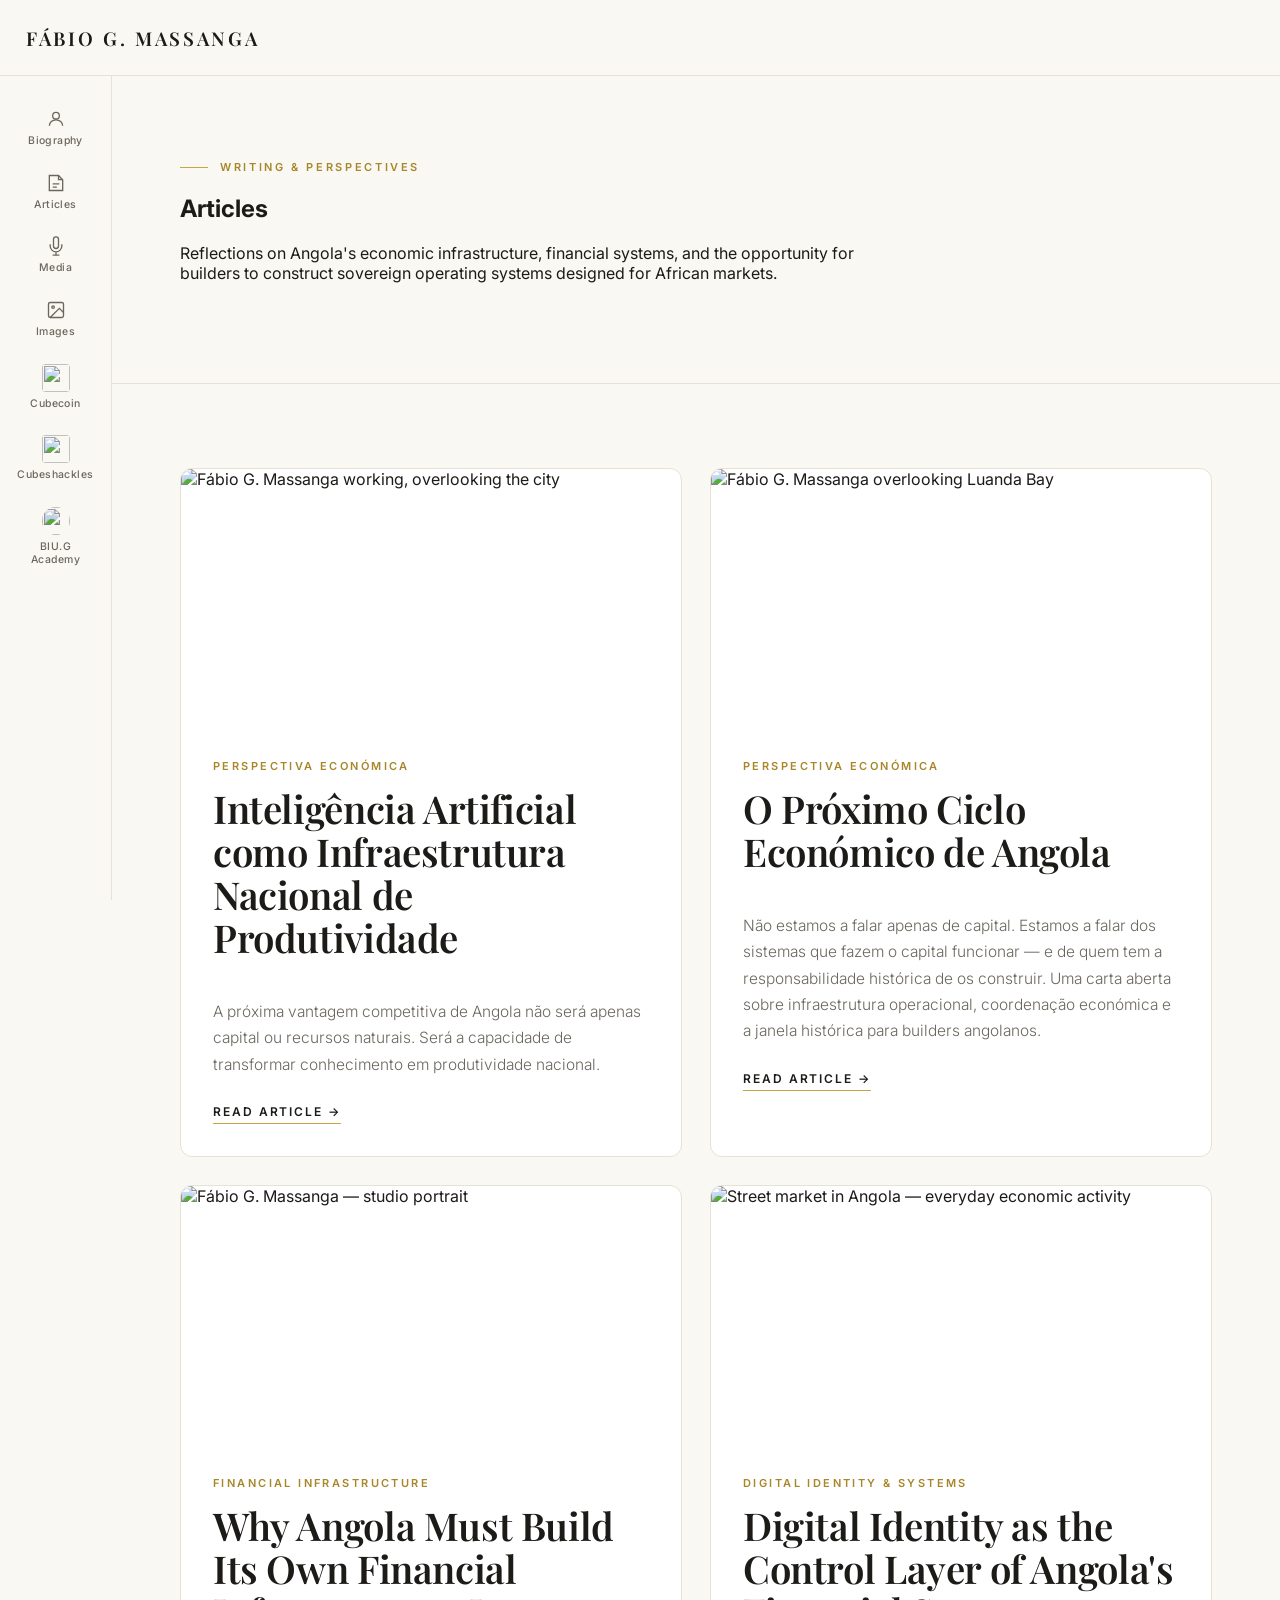
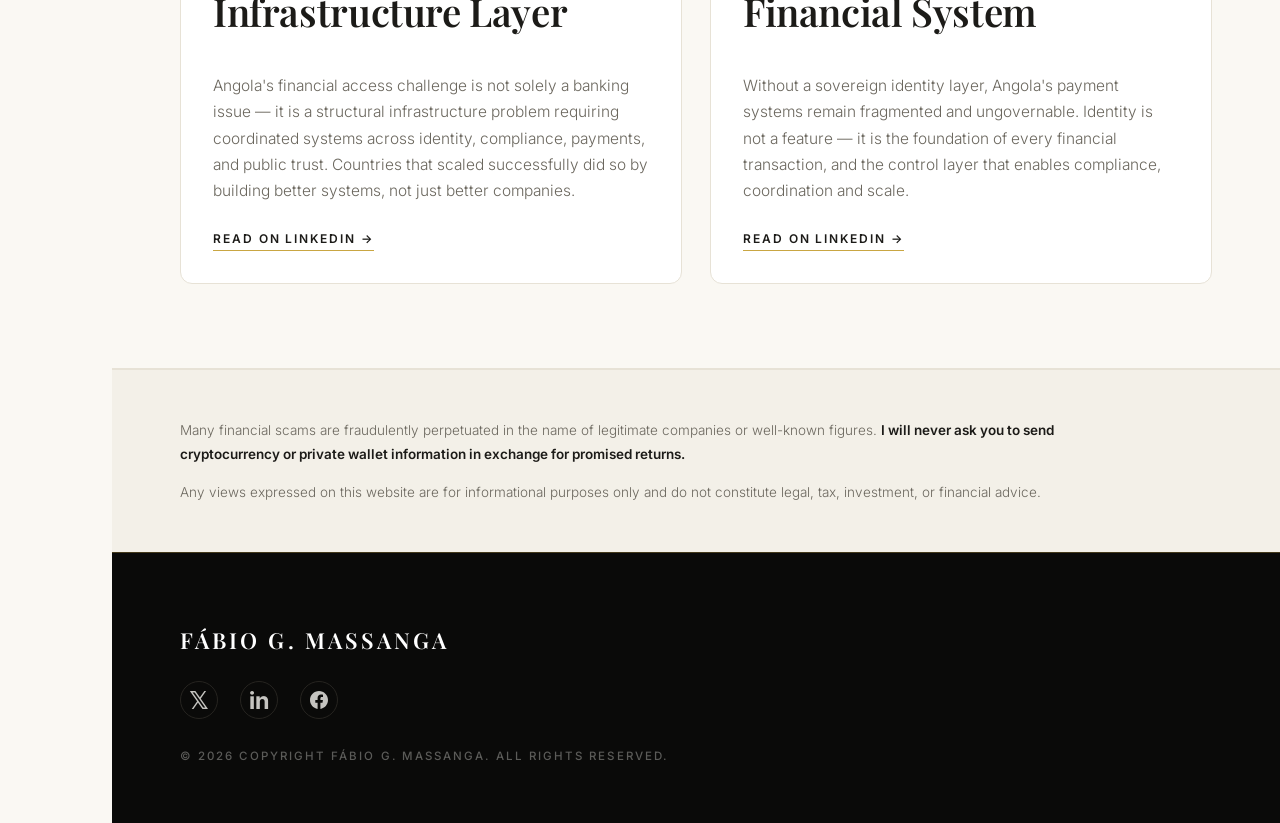
==== articles/index.html @ 11d398ef "Use the FabioArt studio headshot on the flagship article; fix heading order - Give "Why Angola Must " ====
<!DOCTYPE html>
<html lang="en" class="no-js">
<head>
  <meta charset="UTF-8" />
  <meta name="viewport" content="width=device-width, initial-scale=1.0" />

  <title>Articles — Fábio G. Massanga</title>
  <meta name="description" content="Essays by Fábio G. Massanga on Angola's economic infrastructure, digital identity, payment systems and the sovereign financial architecture African markets need." />
  <meta name="author" content="Fábio G. Massanga" />
  <meta name="robots" content="index, follow, max-image-preview:large, max-snippet:-1" />
  <link rel="canonical" href="https://fabiomassanga.com/articles/" />

  <link rel="icon" type="image/png" sizes="32x32" href="/assets/favicon-32.png" />
  <link rel="icon" type="image/png" sizes="192x192" href="/assets/favicon-192.png" />
  <link rel="apple-touch-icon" href="/assets/apple-touch-icon.png" />
  <link rel="manifest" href="/site.webmanifest" />
  <meta name="theme-color" content="#0a0a09" />

  <meta property="og:type" content="website" />
  <meta property="og:site_name" content="Fábio G. Massanga" />
  <meta property="og:locale" content="en_US" />
  <meta property="og:locale:alternate" content="pt_AO" />
  <meta property="og:url" content="https://fabiomassanga.com/articles/" />
  <meta property="og:title" content="Articles — Fábio G. Massanga" />
  <meta property="og:description" content="Essays on Angola's economic infrastructure, digital identity, payment systems and sovereign financial architecture for African markets." />
  <meta property="og:image" content="https://fabiomassanga.com/assets/og/og-articles.jpg" />
  <meta property="og:image:secure_url" content="https://fabiomassanga.com/assets/og/og-articles.jpg" />
  <meta property="og:image:width" content="1200" />
  <meta property="og:image:height" content="630" />
  <meta property="og:image:alt" content="Fábio G. Massanga overlooking the Luanda skyline" />

  <meta name="twitter:card" content="summary_large_image" />
  <meta name="twitter:site" content="@fabiogmassanga" />
  <meta name="twitter:creator" content="@fabiogmassanga" />
  <meta name="twitter:title" content="Articles — Fábio G. Massanga" />
  <meta name="twitter:description" content="Essays on Angola's economic infrastructure, digital identity and sovereign financial architecture." />
  <meta name="twitter:image" content="https://fabiomassanga.com/assets/og/og-articles.jpg" />

  <link rel="preconnect" href="https://fonts.googleapis.com" />
  <link rel="preconnect" href="https://fonts.gstatic.com" crossorigin />
  <link href="https://fonts.googleapis.com/css2?family=Inter:wght@300;400;500;600;700&family=Playfair+Display:ital,wght@0,500;0,600;0,700;1,500&display=swap" rel="stylesheet" />
  <link rel="stylesheet" href="/style.css" />

  <script type="application/ld+json">
  {
    "@context": "https://schema.org",
    "@type": "CollectionPage",
    "@id": "https://fabiomassanga.com/articles/#collection",
    "url": "https://fabiomassanga.com/articles/",
    "name": "Articles — Fábio G. Massanga",
    "description": "Essays on Angola's economic infrastructure, digital identity, payment systems and sovereign financial architecture for African markets.",
    "inLanguage": "en",
    "author": { "@type": "Person", "name": "Fábio G. Massanga", "url": "https://fabiomassanga.com/" },
    "breadcrumb": {
      "@type": "BreadcrumbList",
      "itemListElement": [
        { "@type": "ListItem", "position": 1, "name": "Home", "item": "https://fabiomassanga.com/" },
        { "@type": "ListItem", "position": 2, "name": "Articles", "item": "https://fabiomassanga.com/articles/" }
      ]
    },
    "mainEntity": {
      "@type": "ItemList",
      "itemListOrder": "https://schema.org/ItemListOrderDescending",
      "numberOfItems": 4,
      "itemListElement": [
        { "@type": "ListItem", "position": 1, "name": "Inteligência Artificial como Infraestrutura Nacional de Produtividade", "url": "https://fabiomassanga.com/angola-ia-infraestrutura/" },
        { "@type": "ListItem", "position": 2, "name": "O Próximo Ciclo Económico de Angola", "url": "https://fabiomassanga.com/articles/proximo-ciclo-economico-angola/" },
        { "@type": "ListItem", "position": 3, "name": "Why Angola Must Build Its Own Financial Infrastructure Layer", "url": "https://www.linkedin.com/pulse/why-angola-must-build-its-own-financial-layer-f%C3%A1bio-massanga-35tac" },
        { "@type": "ListItem", "position": 4, "name": "Digital Identity as the Control Layer of Angola's Financial System", "url": "https://www.linkedin.com/pulse/digital-identity-control-layer-angolas-financial-f%C3%A1bio-massanga-oihgc" }
      ]
    }
  }
  </script>
</head>

<body>
  <a class="skip-link" href="#main">Skip to content</a>

  <header class="header">
    <a class="logo" href="/">FÁBIO G. MASSANGA</a>
    <button class="mobile-menu" type="button" aria-label="Open menu" aria-expanded="false">☰</button>
  </header>

  <nav class="sidebar" aria-label="Main">
    <a class="ni" data-nav="biography" href="/biography/">
      <svg viewBox="0 0 24 24" aria-hidden="true"><circle cx="12" cy="8" r="4"/><path d="M4 20c0-4 3.6-7 8-7s8 3 8 7"/></svg>
      <span class="ni-label">Biography</span>
    </a>

    <a class="ni" data-nav="articles" href="/articles/">
      <svg viewBox="0 0 24 24" aria-hidden="true"><path d="M4 3h11l5 5v13a0 0 0 0 1 0 0H4z"/><path d="M15 3v5h5"/><path d="M8 13h8M8 17h5"/></svg>
      <span class="ni-label">Articles</span>
    </a>

    <a class="ni" data-nav="media" href="/media/">
      <svg viewBox="0 0 24 24" aria-hidden="true"><path d="M12 1a3 3 0 0 0-3 3v8a3 3 0 0 0 6 0V4a3 3 0 0 0-3-3z"/><path d="M19 10v2a7 7 0 0 1-14 0v-2M12 19v4M8 23h8"/></svg>
      <span class="ni-label">Media</span>
    </a>

    <a class="ni" data-nav="images" href="/images/">
      <svg viewBox="0 0 24 24" aria-hidden="true"><rect x="3" y="3" width="18" height="18" rx="2"/><circle cx="8.5" cy="8.5" r="1.5"/><path d="M21 15l-5-5L5 21"/></svg>
      <span class="ni-label">Images</span>
    </a>

    <a class="ni" data-nav="cubecoin" href="/cubecoin/">
      <img src="/assets/opt/nav-cubecoin.webp" alt="" width="28" height="28" class="ni-img">
      <span class="ni-label">Cubecoin</span>
    </a>

    <a class="ni" href="https://test.cubeshackles.com" target="_blank" rel="noopener">
      <img src="/assets/opt/nav-cubeshackles.webp" alt="" width="28" height="28" class="ni-img">
      <span class="ni-label">Cubeshackles</span>
    </a>

    <a class="ni" href="https://biugacademy.org" target="_blank" rel="noopener">
      <img src="/assets/opt/nav-academy.webp" alt="" width="28" height="28" class="ni-img ni-img-round">
      <span class="ni-label">BIU.G Academy</span>
    </a>
  </nav>

  <main class="page" id="main">
    <section class="section">
      <div class="sec-eyebrow">Writing &amp; Perspectives</div>
      <h1>Articles</h1>
      <p class="lead" style="max-width:70ch;margin-top:14px;">
        Reflections on Angola's economic infrastructure, financial systems, and the opportunity
        for builders to construct sovereign operating systems designed for African markets.
      </p>
    </section>

    <section class="section reveal">
      <div class="cards">

        <article class="card">
          <img src="/assets/opt/images-portrait-office.webp" alt="Fábio G. Massanga working, overlooking the city" width="900" height="678" loading="lazy" decoding="async" />
          <div class="card-body">
            <div class="eyebrow">Perspectiva Económica</div>
            <h2>Inteligência Artificial como Infraestrutura Nacional de Produtividade</h2>
            <p>
              A próxima vantagem competitiva de Angola não será apenas capital ou recursos naturais.
              Será a capacidade de transformar conhecimento em produtividade nacional.
            </p>
            <a href="/angola-ia-infraestrutura/">Read article →</a>
          </div>
        </article>

        <article class="card">
          <img src="/assets/opt/images-luanda-bay.webp" alt="Fábio G. Massanga overlooking Luanda Bay" width="1200" height="799" loading="lazy" decoding="async" />
          <div class="card-body">
            <div class="eyebrow">Perspectiva Económica</div>
            <h2>O Próximo Ciclo Económico de Angola</h2>
            <p>
              Não estamos a falar apenas de capital. Estamos a falar dos sistemas que fazem o capital
              funcionar — e de quem tem a responsabilidade histórica de os construir. Uma carta aberta
              sobre infraestrutura operacional, coordenação económica e a janela histórica para
              builders angolanos.
            </p>
            <a href="/articles/proximo-ciclo-economico-angola/">Read article →</a>
          </div>
        </article>

        <article class="card">
          <img class="img-focus-face" src="/assets/opt/headshot.webp" alt="Fábio G. Massanga — studio portrait" width="800" height="795" loading="lazy" decoding="async" />
          <div class="card-body">
            <div class="eyebrow">Financial Infrastructure</div>
            <h2>Why Angola Must Build Its Own Financial Infrastructure Layer</h2>
            <p>
              Angola's financial access challenge is not solely a banking issue — it is a structural
              infrastructure problem requiring coordinated systems across identity, compliance,
              payments, and public trust. Countries that scaled successfully did so by building
              better systems, not just better companies.
            </p>
            <a href="https://www.linkedin.com/pulse/why-angola-must-build-its-own-financial-layer-f%C3%A1bio-massanga-35tac" target="_blank" rel="noopener">Read on LinkedIn →</a>
          </div>
        </article>

        <article class="card">
          <img src="/assets/opt/article-digital-identity.webp" alt="Street market in Angola — everyday economic activity" width="900" height="599" loading="lazy" decoding="async" />
          <div class="card-body">
            <div class="eyebrow">Digital Identity &amp; Systems</div>
            <h2>Digital Identity as the Control Layer of Angola's Financial System</h2>
            <p>
              Without a sovereign identity layer, Angola's payment systems remain fragmented and
              ungovernable. Identity is not a feature — it is the foundation of every financial
              transaction, and the control layer that enables compliance, coordination and scale.
            </p>
            <a href="https://www.linkedin.com/pulse/digital-identity-control-layer-angolas-financial-f%C3%A1bio-massanga-oihgc" target="_blank" rel="noopener">Read on LinkedIn →</a>
          </div>
        </article>

      </div>
    </section>
  </main>

  <section class="disclaimer">
    <p>
      Many financial scams are fraudulently perpetuated in the name of legitimate companies or well-known figures.
      <strong>I will never ask you to send cryptocurrency or private wallet information in exchange for promised returns.</strong>
    </p>
    <p>
      Any views expressed on this website are for informational purposes only and do not constitute legal, tax, investment, or financial advice.
    </p>
  </section>

  <footer class="footer">
    <a class="footer-name" href="/">FÁBIO G. MASSANGA</a>

    <div class="footer-socials">
      <a href="https://x.com/fabiogmassanga?s=21" target="_blank" rel="noopener" aria-label="X (Twitter)">𝕏</a>
      <a href="https://www.linkedin.com/in/fabiomassanga" target="_blank" rel="noopener" aria-label="LinkedIn">in</a>
      <a href="https://www.facebook.com/share/14a3Jj6rRoU/?mibextid=wwXIfr" target="_blank" rel="noopener" aria-label="Facebook"><svg viewBox="0 0 24 24" aria-hidden="true"><path d="M24 12.073c0-6.627-5.373-12-12-12s-12 5.373-12 12c0 5.99 4.388 10.954 10.125 11.854v-8.385H7.078v-3.47h3.047V9.43c0-3.007 1.792-4.669 4.533-4.669 1.312 0 2.686.235 2.686.235v2.953H15.83c-1.491 0-1.956.925-1.956 1.874v2.25h3.328l-.532 3.47h-2.796v8.385C19.612 23.027 24 18.062 24 12.073z"/></svg></a>
    </div>

    <div class="copyright">
      © <span data-year>2026</span> COPYRIGHT FÁBIO G. MASSANGA. ALL RIGHTS RESERVED.
    </div>
  </footer>

  <script src="/site.js" defer></script>
</body>
</html>
---- style.css ----
/* ============================================================
   FÁBIO G. MASSANGA — DESIGN SYSTEM
   Refined dark + gold · editorial · institutional
   Type: Playfair Display (display) · Inter (text)
   ============================================================ */

:root {
  --gold: #c9a642;
  --gold-deep: #a8862a;
  --gold-soft: #e6cf8a;
  --black: #0a0a09;
  --ink: #1c1b18;
  --muted: #6b675e;
  --faint: #98937f;
  --line: #e7e2d6;
  --line-dark: #262420;
  --paper: #faf8f3;
  --paper-2: #f3f0e8;
  --serif: 'Playfair Display', Georgia, 'Times New Roman', serif;
  --sans: 'Inter', system-ui, sans-serif;
  --sidebar: 112px;
  --header: 76px;
  --pad-x: 68px;
  --ease: cubic-bezier(.22, .61, .36, 1);
}

* { box-sizing: border-box; }

html { scroll-behavior: smooth; }

body {
  margin: 0;
  font-family: var(--sans);
  color: var(--ink);
  background: var(--paper);
  -webkit-font-smoothing: antialiased;
  text-rendering: optimizeLegibility;
}

::selection { background: rgba(201, 166, 66, .28); }

/* ---------- Header ---------- */

.header {
  position: fixed;
  top: 0; left: 0; right: 0;
  height: var(--header);
  z-index: 50;
  background: rgba(250, 248, 243, .86);
  backdrop-filter: blur(14px);
  -webkit-backdrop-filter: blur(14px);
  border-bottom: 1px solid var(--line);
  display: flex;
  align-items: center;
  padding: 0 26px;
}

.logo {
  color: var(--ink);
  text-decoration: none;
  font-family: var(--serif);
  font-size: 19px;
  font-weight: 600;
  letter-spacing: .14em;
  text-transform: uppercase;
  transition: color .2s var(--ease);
}

.logo:hover { color: var(--gold-deep); }

/* ---------- Sidebar ---------- */

.sidebar {
  position: fixed;
  top: var(--header); left: 0; bottom: 0;
  width: var(--sidebar);
  z-index: 40;
  background: var(--paper);
  border-right: 1px solid var(--line);
  display: flex;
  flex-direction: column;
  align-items: center;
  padding-top: 22px;
  gap: 4px;
  overflow-y: auto;
}

.ni {
  position: relative;
  display: flex;
  flex-direction: column;
  align-items: center;
  gap: 5px;
  width: 90px;
  padding: 11px 6px 10px;
  border-radius: 9px;
  text-decoration: none;
  color: var(--muted);
  transition: background .2s var(--ease), color .2s var(--ease);
  cursor: pointer;
}

.ni:hover { background: var(--paper-2); color: var(--ink); }

.ni.active { color: var(--ink); background: var(--paper-2); }

.ni.active::before {
  content: "";
  position: absolute;
  left: -11px; top: 12px; bottom: 12px;
  width: 2px;
  background: var(--gold);
  border-radius: 2px;
}

.ni svg {
  width: 20px; height: 20px;
  stroke: currentColor;
  fill: none;
  stroke-width: 1.6;
}

.ni-label {
  font-size: 10.5px;
  font-weight: 500;
  letter-spacing: .04em;
  text-align: center;
  line-height: 1.3;
}

.ni-img { width: 28px; height: 28px; border-radius: 4px; object-fit: contain; }

.ni-img-round { border-radius: 50%; object-fit: cover; mix-blend-mode: multiply; }

.page { margin-left: var(--sidebar); padding-top: var(--header); }

/* ---------- Hero ---------- */

.hero {
  position: relative;
  min-height: 580px;
  background:
    radial-gradient(720px 420px at 86% 78%, rgba(201, 166, 66, .17), transparent 68%),
    linear-gradient(150deg, #171614 0%, var(--black) 62%);
  color: #fff;
  display: grid;
  grid-template-columns: 1.15fr 1fr;
  gap: 56px;
  align-items: stretch;
  padding: 76px var(--pad-x) 72px;
  overflow: hidden;
}

.hero::after {
  content: "";
  position: absolute;
  left: 0; right: 0; bottom: 0;
  height: 1px;
  background: linear-gradient(90deg, transparent, rgba(201, 166, 66, .55), transparent);
}

.hero-copy { max-width: 760px; position: relative; z-index: 2; }

.hero h1 {
  margin: 0 0 26px;
  font-family: var(--serif);
  font-size: clamp(42px, 4.6vw, 62px);
  font-weight: 600;
  line-height: 1.06;
  letter-spacing: -0.015em;
}

.hero p {
  margin: 0 0 17px;
  color: rgba(250, 248, 243, .74);
  font-size: 16.5px;
  line-height: 1.75;
  font-weight: 300;
}

.hero p.lead {
  font-size: 19px;
  color: rgba(250, 248, 243, .9);
  font-weight: 400;
  line-height: 1.7;
}

.hero-media {
  width: 100%;
  max-width: 560px;
  justify-self: end;
  align-self: stretch;
  position: relative;
  z-index: 2;
}

.hero-media::before {
  content: "";
  position: absolute;
  inset: 18px -14px -14px 18px;
  border: 1px solid rgba(201, 166, 66, .4);
  border-radius: 10px;
  pointer-events: none;
}

.hero-media img {
  width: 100%;
  height: 100%;
  min-height: 460px;
  object-fit: cover;
  object-position: 62% 51%;
  border: 1px solid rgba(201, 166, 66, .75);
  border-radius: 10px;
  display: block;
  box-shadow: 0 28px 60px rgba(0, 0, 0, .45);
}

@media (min-width: 1200px) {
  .hero-media img { min-height: 500px; }
}

/* ---------- Sections ---------- */

.section,
.home-sec {
  padding: 84px var(--pad-x);
  border-bottom: 1px solid var(--line);
  background: var(--paper);
  max-width: 100%;
}

.home-sec__eyebrow,
.sec-eyebrow {
  font-size: 11px;
  font-weight: 600;
  letter-spacing: .24em;
  text-transform: uppercase;
  color: var(--gold-deep);
  margin-bottom: 14px;
  display: flex;
  align-items: center;
  gap: 12px;
}

.home-sec__eyebrow::before,
.sec-eyebrow::before {
  content: "";
  width: 28px; height: 1px;
  background: var(--gold);
}

.section h2,
.home-sec__title,
.home-ventures__title {
  margin: 0 0 18px;
  font-family: var(--serif);
  font-size: clamp(30px, 3vw, 40px);
  font-weight: 600;
  color: var(--ink);
  letter-spacing: -0.01em;
  line-height: 1.12;
}

.home-sec__intro {
  margin: 0 0 44px;
  font-size: 16px;
  line-height: 1.75;
  color: var(--muted);
  font-weight: 300;
  max-width: 680px;
}

.section h2 { margin-bottom: 40px; }

.home-ventures__title { margin-bottom: 36px; }

/* ---------- Article cards ---------- */

.cards {
  display: grid;
  grid-template-columns: repeat(2, minmax(0, 1fr));
  gap: 28px;
  max-width: 100%;
}

.card {
  border: 1px solid var(--line);
  border-radius: 12px;
  overflow: hidden;
  background: #fff;
  transition: transform .35s var(--ease), box-shadow .35s var(--ease), border-color .35s var(--ease);
}

.card:hover {
  transform: translateY(-4px);
  border-color: #dcd3ba;
  box-shadow: 0 22px 44px rgba(28, 27, 24, .09);
}

.card > img {
  width: 100%;
  height: 260px;
  object-fit: cover;
  display: block;
  transition: transform .6s var(--ease);
}

.card:hover > img { transform: scale(1.025); }

/* The card image is a fixed 260px cover crop — a wide band. On a square or
   taller portrait a centred crop lands below the eyes, so bias the focal
   point upward toward the face. */
.card > img.img-focus-face { object-position: 50% 30%; }

.card-body { padding: 30px 32px 32px; }

.eyebrow {
  color: var(--gold-deep);
  font-size: 11px;
  font-weight: 600;
  letter-spacing: .22em;
  text-transform: uppercase;
  margin-bottom: 14px;
}

.card h3 {
  margin: 0 0 14px;
  font-family: var(--serif);
  font-size: 23px;
  font-weight: 600;
  line-height: 1.28;
  letter-spacing: -0.005em;
}

.card p {
  margin: 0 0 22px;
  color: var(--muted);
  font-size: 15.5px;
  line-height: 1.7;
  font-weight: 300;
}

.card a {
  color: var(--ink);
  font-size: 12px;
  font-weight: 600;
  letter-spacing: .16em;
  text-decoration: none;
  text-transform: uppercase;
  display: inline-flex;
  align-items: center;
  gap: 8px;
  padding-bottom: 4px;
  border-bottom: 1px solid var(--gold);
  transition: color .2s var(--ease), gap .2s var(--ease);
}

.card a:hover { color: var(--gold-deep); gap: 12px; }

/* ---------- Regulator reference ---------- */

.reg-ref-grid {
  display: grid;
  grid-template-columns: repeat(5, minmax(0, 1fr));
  gap: 16px;
  max-width: 100%;
}

.reg-card {
  display: flex;
  flex-direction: column;
  text-decoration: none;
  color: inherit;
  border: 1px solid var(--line);
  border-radius: 10px;
  padding: 26px 22px 22px;
  background: #fff;
  transition: transform .3s var(--ease), border-color .3s var(--ease), box-shadow .3s var(--ease);
  min-width: 0;
}

.reg-card:hover {
  transform: translateY(-3px);
  border-color: var(--gold);
  box-shadow: 0 14px 32px rgba(168, 134, 42, .12);
}

.reg-card__badge {
  width: 46px; height: 46px;
  border-radius: 9px;
  display: flex;
  align-items: center;
  justify-content: center;
  margin-bottom: 16px;
  flex-shrink: 0;
  overflow: hidden;
  background: #fff;
  border: 1px solid var(--line);
}

.reg-card__badge img { width: 100%; height: 100%; object-fit: cover; display: block; }

.reg-card__badge--bna img,
.reg-card__badge--agt img,
.reg-card__badge--minfin img { width: 108%; height: 108%; object-fit: contain; }

.reg-card__badge--arseg img { object-fit: contain; padding: 1px; }

.reg-card__name {
  font-size: 13.5px;
  font-weight: 600;
  color: var(--ink);
  margin-bottom: 7px;
  line-height: 1.35;
}

.reg-card__desc {
  font-size: 12.5px;
  color: var(--faint);
  font-weight: 300;
  line-height: 1.55;
  flex: 1;
}

.reg-card__link {
  margin-top: 16px;
  font-size: 11px;
  font-weight: 600;
  color: var(--gold-deep);
  letter-spacing: .08em;
  display: flex;
  align-items: center;
  gap: 5px;
  text-transform: uppercase;
}

/* ---------- Ventures ---------- */

.vc-grid {
  display: grid;
  grid-template-columns: repeat(2, minmax(0, 1fr));
  gap: 18px;
  max-width: 100%;
}

.vc {
  position: relative;
  display: block;
  text-decoration: none;
  color: rgba(250, 248, 243, .72);
  background: linear-gradient(160deg, #191815 0%, var(--black) 100%);
  border: 1px solid var(--line-dark);
  border-radius: 12px;
  padding: 30px 28px 28px;
  transition: transform .3s var(--ease), border-color .3s var(--ease), box-shadow .3s var(--ease);
  min-width: 0;
  overflow: hidden;
}

.vc::before {
  content: "";
  position: absolute;
  top: 0; left: 28px; right: 28px;
  height: 1px;
  background: linear-gradient(90deg, transparent, rgba(201, 166, 66, .0), transparent);
  transition: background .3s var(--ease);
}

.vc:hover {
  transform: translateY(-3px);
  border-color: rgba(201, 166, 66, .45);
  box-shadow: 0 18px 40px rgba(0, 0, 0, .35);
}

.vc:hover::before {
  background: linear-gradient(90deg, transparent, rgba(201, 166, 66, .7), transparent);
}

.vc-top {
  display: flex;
  align-items: center;
  justify-content: space-between;
  gap: 12px;
  margin-bottom: 16px;
}

.vc-top-left { display: flex; align-items: center; gap: 11px; min-width: 0; }

.vc-dot {
  width: 9px; height: 9px;
  border-radius: 50%;
  flex-shrink: 0;
  box-shadow: 0 0 10px rgba(201, 166, 66, .35);
}

.vc-icon {
  width: 9px;
  height: 9px;
  border-radius: 50%;
  flex-shrink: 0;
  object-fit: cover;
  display: block;
  box-shadow: 0 0 10px rgba(74, 144, 217, .35);
}

.vc-name {
  font-family: var(--serif);
  font-size: 20px;
  font-weight: 600;
  color: #fff;
  letter-spacing: 0;
}

.vc-external {
  font-size: 14px;
  color: rgba(250, 248, 243, .38);
  line-height: 1;
  flex-shrink: 0;
  transition: color .2s var(--ease), transform .2s var(--ease);
}

.vc:hover .vc-external { color: var(--gold-soft); transform: translate(2px, -2px); }

.vc p {
  margin: 0;
  font-size: 14px;
  line-height: 1.7;
  color: rgba(250, 248, 243, .62);
  font-weight: 300;
}

/* ---------- Disclaimer ---------- */

.disclaimer {
  margin-left: var(--sidebar);
  padding: 48px var(--pad-x);
  background: var(--paper-2);
  border-top: 1px solid var(--line);
}

.disclaimer p {
  margin: 0 0 14px;
  font-size: 13.5px;
  line-height: 1.8;
  color: var(--muted);
  font-weight: 300;
  max-width: 920px;
}

.disclaimer p:last-child { margin-bottom: 0; }

.disclaimer strong { font-weight: 600; color: var(--ink); }

/* ---------- Footer ---------- */

.footer {
  margin-left: var(--sidebar);
  padding: 72px var(--pad-x) 60px;
  background: var(--black);
  border-top: 1px solid rgba(201, 166, 66, .3);
}

.footer-name {
  font-family: var(--serif);
  font-size: 22px;
  font-weight: 600;
  letter-spacing: .14em;
  text-transform: uppercase;
  margin-bottom: 26px;
  color: #fff;
  text-decoration: none;
  display: inline-block;
  transition: color .2s var(--ease);
}

.footer-name:hover { color: var(--gold-soft); }

.footer-socials { display: flex; gap: 22px; margin-bottom: 30px; }

.footer-socials a {
  width: 38px; height: 38px;
  display: flex;
  align-items: center;
  justify-content: center;
  color: rgba(250, 248, 243, .78);
  font-size: 24px;
  font-weight: 700;
  text-decoration: none;
  border: 1px solid var(--line-dark);
  border-radius: 50%;
  transition: color .2s var(--ease), border-color .2s var(--ease), transform .2s var(--ease);
}

.footer-socials a:hover {
  color: var(--gold-soft);
  border-color: rgba(201, 166, 66, .55);
  transform: translateY(-2px);
}

.footer-socials svg { width: 18px; height: 18px; fill: currentColor; }

.copyright {
  color: rgba(250, 248, 243, .34);
  font-size: 11.5px;
  font-weight: 500;
  letter-spacing: .18em;
  text-transform: uppercase;
}

/* ---------- Reveal on scroll ---------- */

.reveal {
  opacity: 0;
  transform: translateY(22px);
  transition: opacity .8s var(--ease), transform .8s var(--ease);
}

.reveal.in { opacity: 1; transform: none; }

@media (prefers-reduced-motion: reduce) {
  html { scroll-behavior: auto; }
  .reveal { opacity: 1; transform: none; transition: none; }
  *, *::before, *::after { animation-duration: .01ms !important; animation-iteration-count: 1 !important; }
}

/* ---------- Responsive ---------- */

@media (max-width: 1200px) {
  .reg-ref-grid { grid-template-columns: repeat(3, minmax(0, 1fr)); }
}

@media (min-width: 901px) and (max-width: 1200px) {
  .vc-grid { grid-template-columns: repeat(2, minmax(0, 1fr)); }
}

@media (min-width: 901px) {
  .mobile-menu { display: none; }
}

@media (max-width: 900px) {
  :root { --sidebar: 0px; --header: 82px; --pad-x: 28px; }

  html, body { overflow-x: hidden; width: 100%; max-width: 100%; }

  .header { height: var(--header); padding: 0 26px; }

  .page { max-width: 100%; overflow-x: hidden; }

  .mobile-menu {
    display: inline-flex;
    align-items: center;
    justify-content: center;
    background: transparent;
    border: 0;
    color: var(--ink);
    cursor: pointer;
    padding: 4px 8px;
    font-size: 28px;
    line-height: 1;
    margin-left: auto;
  }

  .sidebar {
    display: flex;
    width: 112px;
    max-width: 112px;
    z-index: 60;
    transform: translateX(-100%);
    transition: transform .28s var(--ease);
    box-shadow: 8px 0 24px rgba(0, 0, 0, .08);
  }

  .sidebar.open { transform: translateX(0); }

  body.menu-open::before {
    content: "";
    position: fixed;
    inset: 0;
    background: rgba(10, 10, 9, .45);
    z-index: 55;
  }

  body.menu-open { overflow: hidden; }

  .page, .footer, .disclaimer { margin-left: 0; }

  .hero {
    grid-template-columns: 1fr;
    padding: 52px var(--pad-x) 56px;
    min-height: auto;
    gap: 40px;
  }

  .hero-copy, .hero-media { min-width: 0; }

  .hero-media { max-width: 100%; }

  .hero-media::before { inset: 14px -10px -10px 14px; }

  .hero-media img { min-height: 320px; object-position: 62% 49%; }

  .hero p.lead { font-size: 17.5px; }

  .cards { grid-template-columns: 1fr; }

  .section, .home-sec { padding: 56px var(--pad-x); }

  .disclaimer { padding: 36px var(--pad-x); }

  .footer { padding: 52px var(--pad-x) 44px; }

  .reg-ref-grid { grid-template-columns: 1fr; gap: 12px; }

  .vc-grid { grid-template-columns: 1fr; gap: 14px; }
}

/* ============================================================
   CUBECOIN PAGE
   ============================================================ */

.coin-hero {
  position: relative;
  min-height: 300px;
  padding: 72px var(--pad-x) 64px;
  color: #fff;
  background:
    radial-gradient(circle at 82% 40%, rgba(201, 166, 66, .16), transparent 46%),
    linear-gradient(120deg, var(--black) 0%, #12110e 58%, #0d0c0a 100%);
  border-bottom: 1px solid var(--line);
  display: grid;
  grid-template-columns: 1fr auto;
  gap: 40px;
  align-items: center;
  overflow: hidden;
}

.coin-hero::before {
  content: "";
  position: absolute;
  inset: 0;
  background:
    repeating-linear-gradient(90deg, rgba(201, 166, 66, .1) 0 1px, transparent 1px 56px),
    repeating-linear-gradient(0deg, rgba(201, 166, 66, .08) 0 1px, transparent 1px 56px);
  opacity: .3;
  mask-image: radial-gradient(110% 110% at 92% 50%, rgba(0,0,0,.92) 0%, rgba(0,0,0,.58) 52%, rgba(0,0,0,.12) 85%, transparent 100%);
  pointer-events: none;
}

.coin-hero::after {
  content: "";
  position: absolute;
  left: 0; right: 0; bottom: 0;
  height: 1px;
  background: linear-gradient(90deg, transparent, rgba(201, 166, 66, .55), transparent);
}

.coin-hero h1 {
  margin: 0 0 24px;
  font-family: var(--serif);
  font-size: clamp(44px, 4.6vw, 60px);
  line-height: 1.05;
  color: #fff;
  font-weight: 600;
  letter-spacing: -0.01em;
}

.coin-hero-copy { position: relative; z-index: 2; }

.coin-hero p {
  max-width: 820px;
  margin: 0;
  font-size: 18px;
  line-height: 1.72;
  color: rgba(250, 248, 243, .84);
  font-family: var(--serif);
  font-weight: 400;
  font-style: italic;
}

.coin-hero-attribution {
  font-size: 14px;
  font-family: var(--sans);
  font-weight: 600;
  font-style: normal;
  letter-spacing: .1em;
  text-transform: uppercase;
  color: var(--gold-soft);
}

.coin-hero-emblem {
  justify-self: end;
  margin-right: 20px;
  width: 320px;
  height: 220px;
  display: flex;
  align-items: center;
  justify-content: center;
  position: relative;
  z-index: 3;
}

.coin-hero-glow {
  position: absolute;
  width: 280px; height: 280px;
  border-radius: 50%;
  background: radial-gradient(circle, rgba(201, 166, 66, .45) 0%, rgba(201, 166, 66, .18) 40%, rgba(201, 166, 66, 0) 75%);
  animation: coinGlow 2.8s ease-in-out infinite;
}

.coin-lightning {
  position: absolute;
  inset: -8px;
  width: calc(100% + 16px);
  height: calc(100% + 16px);
  z-index: 2;
  pointer-events: none;
}

.coin-hero-ring {
  width: 220px; height: 220px;
  border-radius: 50%;
  display: flex;
  align-items: center;
  justify-content: center;
  border: 1.5px solid rgba(201, 166, 66, .95);
  box-shadow:
    0 0 0 0 rgba(201, 166, 66, .42),
    0 0 20px rgba(201, 166, 66, .45),
    inset 0 0 16px rgba(201, 166, 66, .2);
  animation: coinPulse 2.2s ease-in-out infinite;
  position: relative;
  z-index: 4;
}

.coin-hero-ring img {
  width: 165px; height: 165px;
  border-radius: 50%;
  object-fit: cover;
  filter: drop-shadow(0 0 14px rgba(201, 166, 66, .64));
  animation: coinBob 3s ease-in-out infinite;
}

.coin-particles { position: absolute; inset: 0; pointer-events: none; }

.coin-particle {
  position: absolute;
  bottom: 8px;
  border: 1.5px solid rgba(201, 166, 66, .78);
  opacity: .72;
  animation: particleFloat var(--dur) linear infinite;
  animation-delay: var(--delay);
}

.coin-particle.cube {
  width: var(--size); height: var(--size);
  transform: rotate(var(--rot));
  box-shadow: 0 0 10px rgba(201, 166, 66, .2);
}

.coin-particle.shackle {
  width: calc(var(--size) + 5px);
  height: calc(var(--size) * .62);
  border-radius: 999px;
  transform: rotate(var(--rot));
}

.p1  { left: 18px;  --size: 13px; --dur: 6.8s; --delay: .2s; --rot: 8deg; }
.p2  { left: 40px;  --size: 12px; --dur: 7.6s; --delay: .8s; --rot: -12deg; }
.p3  { left: 62px;  --size: 10px; --dur: 6.1s; --delay: 1.1s; --rot: 18deg; }
.p4  { left: 84px;  --size: 11px; --dur: 8.2s; --delay: 1.4s; --rot: -20deg; }
.p5  { left: 106px; --size: 9px;  --dur: 5.9s; --delay: .3s; --rot: 24deg; }
.p6  { left: 128px; --size: 14px; --dur: 8.5s; --delay: 1.9s; --rot: -10deg; }
.p7  { left: 150px; --size: 12px; --dur: 6.4s; --delay: .6s; --rot: 15deg; }
.p8  { left: 172px; --size: 10px; --dur: 7.1s; --delay: 1.2s; --rot: -16deg; }
.p9  { left: 194px; --size: 13px; --dur: 7.8s; --delay: .9s; --rot: 11deg; }
.p10 { left: 216px; --size: 11px; --dur: 6.6s; --delay: 1.6s; --rot: -24deg; }
.p11 { left: 238px; --size: 9px;  --dur: 5.7s; --delay: .4s; --rot: 20deg; }
.p12 { left: 260px; --size: 12px; --dur: 7.3s; --delay: 1.8s; --rot: -7deg; }
.p13 { left: 282px; --size: 10px; --dur: 6.9s; --delay: .7s; --rot: 14deg; }
.p14 { left: 300px; --size: 12px; --dur: 8.1s; --delay: 1.5s; --rot: -18deg; }

@keyframes particleFloat {
  0%   { transform: translateY(0) rotate(var(--rot)); opacity: .08; }
  20%  { opacity: .7; }
  100% { transform: translateY(-200px) rotate(calc(var(--rot) + 35deg)); opacity: 0; }
}

@keyframes coinGlow {
  0%, 100% { transform: scale(1); opacity: .6; }
  50%      { transform: scale(1.07); opacity: .95; }
}

@keyframes coinBob {
  0%, 100% { transform: translateY(0); }
  50%      { transform: translateY(-9px); }
}

@keyframes coinPulse {
  0% {
    transform: scale(1);
    box-shadow: 0 0 0 0 rgba(201,166,66,.42), 0 0 20px rgba(201,166,66,.45), inset 0 0 16px rgba(201,166,66,.2);
  }
  65% {
    transform: scale(1.02);
    box-shadow: 0 0 0 14px rgba(201,166,66,0), 0 0 30px rgba(201,166,66,.6), inset 0 0 20px rgba(201,166,66,.28);
  }
  100% {
    transform: scale(1);
    box-shadow: 0 0 0 0 rgba(201,166,66,0), 0 0 20px rgba(201,166,66,.45), inset 0 0 16px rgba(201,166,66,.2);
  }
}

/* ---------- Cubecoin content grid ---------- */

.content-section {
  padding: 76px var(--pad-x) 80px;
  border-bottom: 1px solid var(--line);
  background: var(--paper);
}

.content-section h2 {
  margin: 0 0 40px;
  font-family: var(--serif);
  font-size: clamp(28px, 2.8vw, 38px);
  font-weight: 600;
  line-height: 1.1;
  color: var(--ink);
  letter-spacing: -0.01em;
}

.media-grid { display: grid; gap: 32px; }

.media-grid.five { grid-template-columns: repeat(5, minmax(0, 1fr)); }

.media-card {
  min-width: 0;
  transition: transform .3s var(--ease);
}

.media-card:hover { transform: translateY(-3px); }

.media-thumb {
  height: 150px;
  border-radius: 10px;
  margin-bottom: 18px;
  display: flex;
  align-items: center;
  justify-content: center;
  color: rgba(250, 248, 243, .85);
  font-family: var(--serif);
  font-size: 15px;
  font-weight: 600;
  letter-spacing: .18em;
  text-transform: uppercase;
  overflow: hidden;
  border: 1px solid rgba(201, 166, 66, .18);
}

.media-thumb.gold   { background: linear-gradient(135deg, #b89225, #6f5616); }
.media-thumb.green  { background: linear-gradient(135deg, #073d17, #112b18); }
.media-thumb.blue   { background: linear-gradient(135deg, #102f57, #071526); }
.media-thumb.purple { background: linear-gradient(135deg, #3b1239, #160418); }
.media-thumb.dark,
.media-thumb.black  { background: linear-gradient(135deg, #050505, #171717); }
.media-thumb.navy   { background: linear-gradient(135deg, #11142e, #050713); }

.media-card h3 {
  margin: 0 0 10px;
  font-family: var(--serif);
  font-size: 19px;
  font-weight: 600;
  line-height: 1.3;
  color: var(--ink);
}

.media-card p {
  margin: 0;
  color: var(--muted);
  font-size: 14.5px;
  line-height: 1.6;
  font-weight: 300;
}

.media-card p a { color: var(--gold-deep); text-decoration: none; border-bottom: 1px solid rgba(201,166,66,.4); }

.media-card p a:hover { color: var(--ink); }

@media (max-width: 1200px) {
  .media-grid.five { grid-template-columns: repeat(3, minmax(0, 1fr)); }
}

@media (max-width: 900px) {
  .coin-hero, .content-section { padding: 48px var(--pad-x); }

  .coin-hero { grid-template-columns: 1fr; gap: 28px; }

  .coin-hero-emblem {
    justify-self: start;
    margin-right: 0;
    width: 280px; height: 210px;
  }

  .coin-hero-ring { width: 184px; height: 184px; }

  .coin-hero-ring img { width: 138px; height: 138px; }

  .media-grid.five { grid-template-columns: 1fr; }

  .media-thumb { height: 190px; }
}

/* ============================================================
   ACCESSIBILITY
   Visible keyboard focus, skip navigation, motion & contrast
   ============================================================ */

/* Skip link — visible only when focused */
.skip-link {
  position: absolute;
  left: 12px;
  top: -100px;
  z-index: 999;
  padding: 12px 20px;
  background: var(--black);
  color: var(--paper);
  font-size: 14px;
  font-weight: 600;
  letter-spacing: .04em;
  text-decoration: none;
  border: 1px solid var(--gold);
  border-radius: 8px;
  transition: top .18s var(--ease);
}

.skip-link:focus-visible,
.skip-link:focus {
  top: 12px;
  outline: 2px solid var(--gold-soft);
  outline-offset: 2px;
}

/* Baseline focus ring for every interactive element.
   :focus-visible keeps it off for mouse users, on for keyboard users. */
a:focus-visible,
button:focus-visible,
[tabindex]:focus-visible,
input:focus-visible,
textarea:focus-visible,
select:focus-visible {
  outline: 2px solid var(--gold-deep);
  outline-offset: 3px;
  border-radius: 4px;
}

/* Dark surfaces need the lighter gold to stay legible */
.vc:focus-visible,
.footer a:focus-visible,
.disclaimer a:focus-visible {
  outline: 2px solid var(--gold-soft);
  outline-offset: 3px;
}

/* Cards and nav items: pair the ring with the hover state so focus
   reads as clearly as pointer interaction */
.ni:focus-visible {
  outline: 2px solid var(--gold-deep);
  outline-offset: -2px;
  background: var(--paper-2);
  color: var(--ink);
}

.reg-card:focus-visible {
  outline: 2px solid var(--gold-deep);
  outline-offset: 2px;
  border-color: var(--gold);
}

/* Fallback for browsers without :focus-visible support */
@supports not selector(:focus-visible) {
  a:focus, button:focus { outline: 2px solid var(--gold-deep); outline-offset: 3px; }
}

/* Screen-reader-only utility */
.sr-only {
  position: absolute;
  width: 1px; height: 1px;
  padding: 0; margin: -1px;
  overflow: hidden;
  clip: rect(0 0 0 0);
  clip-path: inset(50%);
  white-space: nowrap;
  border: 0;
}

/* Comfortable tap targets on touch devices */
@media (hover: none) and (pointer: coarse) {
  .footer-socials a { min-width: 44px; min-height: 44px; display: inline-flex; align-items: center; justify-content: center; }
  .mobile-menu { min-width: 44px; min-height: 44px; }
}

/* Honour reduced-motion for every transition, not just reveals */
@media (prefers-reduced-motion: reduce) {
  *, *::before, *::after {
    animation-duration: .001ms !important;
    animation-iteration-count: 1 !important;
    transition-duration: .001ms !important;
    scroll-behavior: auto !important;
  }
  .card:hover, .vc:hover, .reg-card:hover { transform: none; }
}

/* Windows High Contrast / forced colours */
@media (forced-colors: active) {
  .card, .vc, .reg-card { border: 1px solid CanvasText; }
  a:focus-visible, button:focus-visible { outline: 2px solid Highlight; }
}

/* Fail-open for reveal-on-scroll: if JS never runs, content must still be visible.
   site.js removes this class from <html> as soon as it executes. */
html.no-js .reveal { opacity: 1 !important; transform: none !important; }
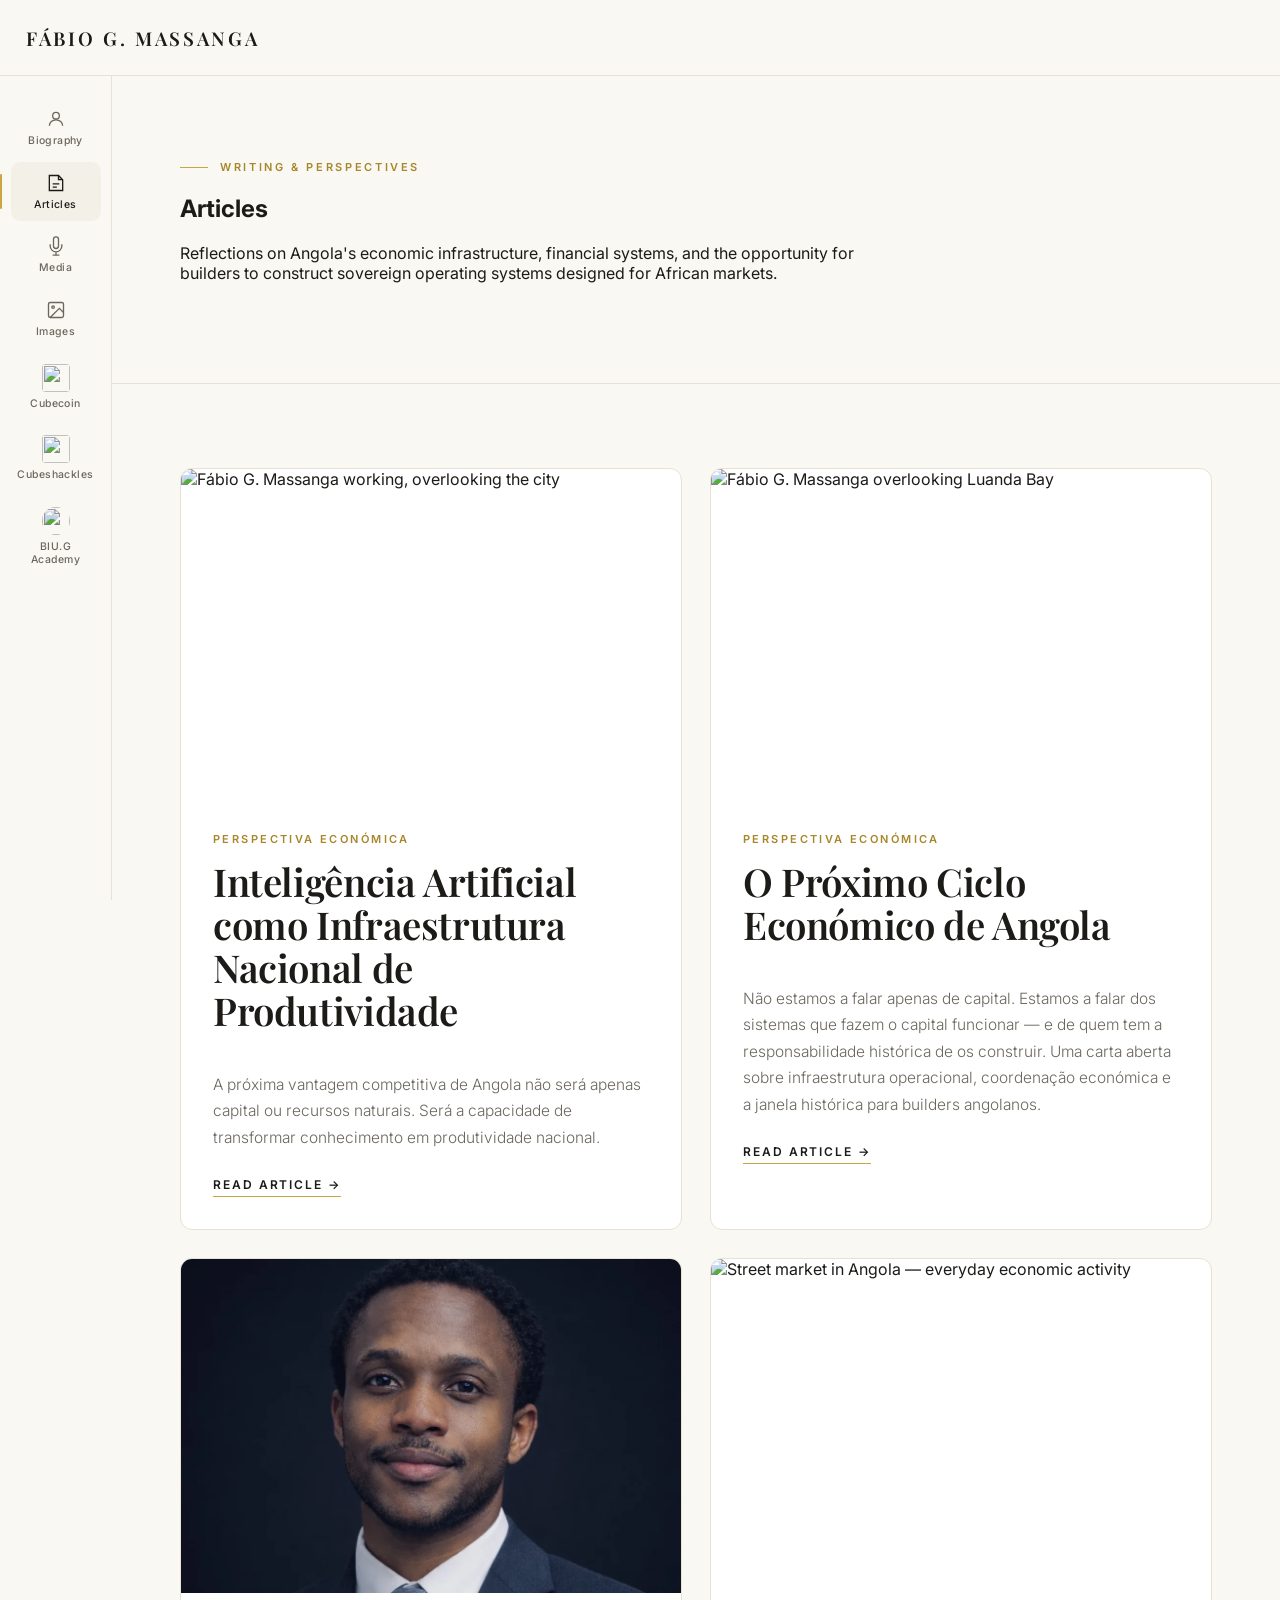
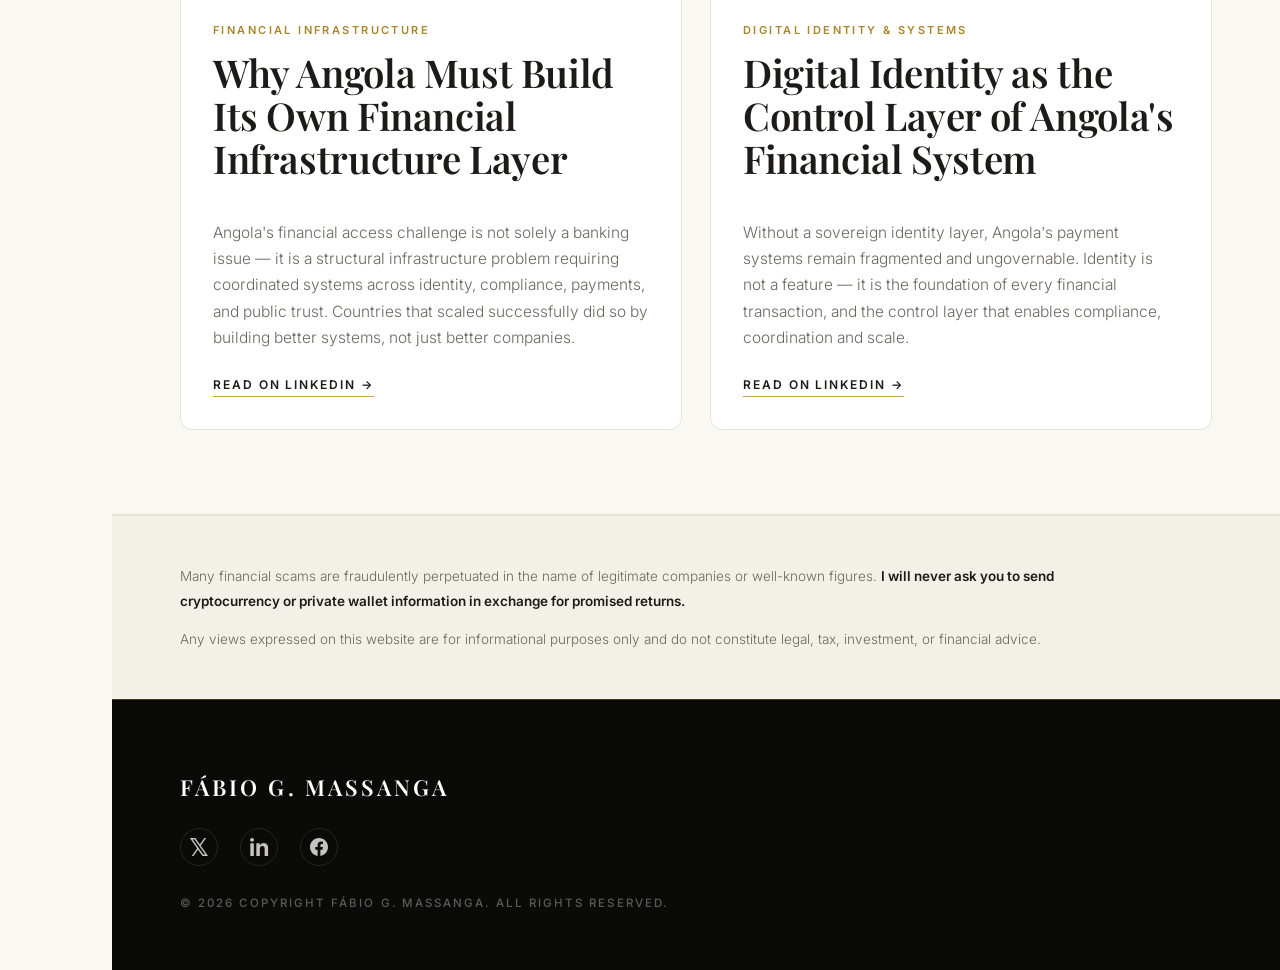
==== commit a318c1a6: "Restore native document scrolling; restore Cubecoin lightning Scrolling architecture repair - Remove" ====
--- a/articles/index.html
+++ b/articles/index.html
@@ -160,7 +160,7 @@
         </article>
 
         <article class="card">
-          <img class="img-focus-face" src="/assets/opt/headshot.webp" alt="Fábio G. Massanga — studio portrait" width="800" height="795" loading="lazy" decoding="async" />
+          <img src="/assets/opt/headshot-wide.webp" alt="Fábio G. Massanga — studio portrait" width="1024" height="683" loading="lazy" decoding="async" />
           <div class="card-body">
             <div class="eyebrow">Financial Infrastructure</div>
             <h2>Why Angola Must Build Its Own Financial Infrastructure Layer</h2>
--- a/style.css
+++ b/style.css
@@ -299,18 +299,22 @@
 
 .card > img {
   width: 100%;
-  height: 260px;
+  /* A fixed pixel height threw away 34-55% of every photograph and cut faces
+     in half. A ratio box scales with the card, so the crop stays gentle at
+     any width — and 3:2 matches the native ratio of most of the artwork. */
+  aspect-ratio: 3 / 2;
+  height: auto;
   object-fit: cover;
   display: block;
   transition: transform .6s var(--ease);
 }
 
+/* Older browsers without aspect-ratio still need a sane box */
+@supports not (aspect-ratio: 3 / 2) {
+  .card > img { height: 300px; }
+}
+
 .card:hover > img { transform: scale(1.025); }
-
-/* The card image is a fixed 260px cover crop — a wide band. On a square or
-   taller portrait a centred crop lands below the eyes, so bias the focal
-   point upward toward the face. */
-.card > img.img-focus-face { object-position: 50% 30%; }
 
 .card-body { padding: 30px 32px 32px; }
 
@@ -640,11 +644,21 @@
 @media (max-width: 900px) {
   :root { --sidebar: 0px; --header: 82px; --pad-x: 28px; }
 
-  html, body { overflow-x: hidden; width: 100%; max-width: 100%; }
+  /* clip, not hidden: overflow-x: hidden forces overflow-y to auto, which
+     turned body and .page into nested scroll containers that trapped touch
+     and wheel gestures. clip trims sideways overflow without scrolling. */
+  html, body { overflow-x: clip; width: 100%; max-width: 100%; }
 
   .header { height: var(--header); padding: 0 26px; }
 
-  .page { max-width: 100%; overflow-x: hidden; }
+  .page { max-width: 100%; overflow-x: clip; }
+
+  /* Pre-2022 engines without clip: hide on the root only, which applies to
+     the viewport and never creates an inner scroller. */
+  @supports not (overflow-x: clip) {
+    html { overflow-x: hidden; }
+    body, .page { overflow-x: visible; }
+  }
 
   .mobile-menu {
     display: inline-flex;
